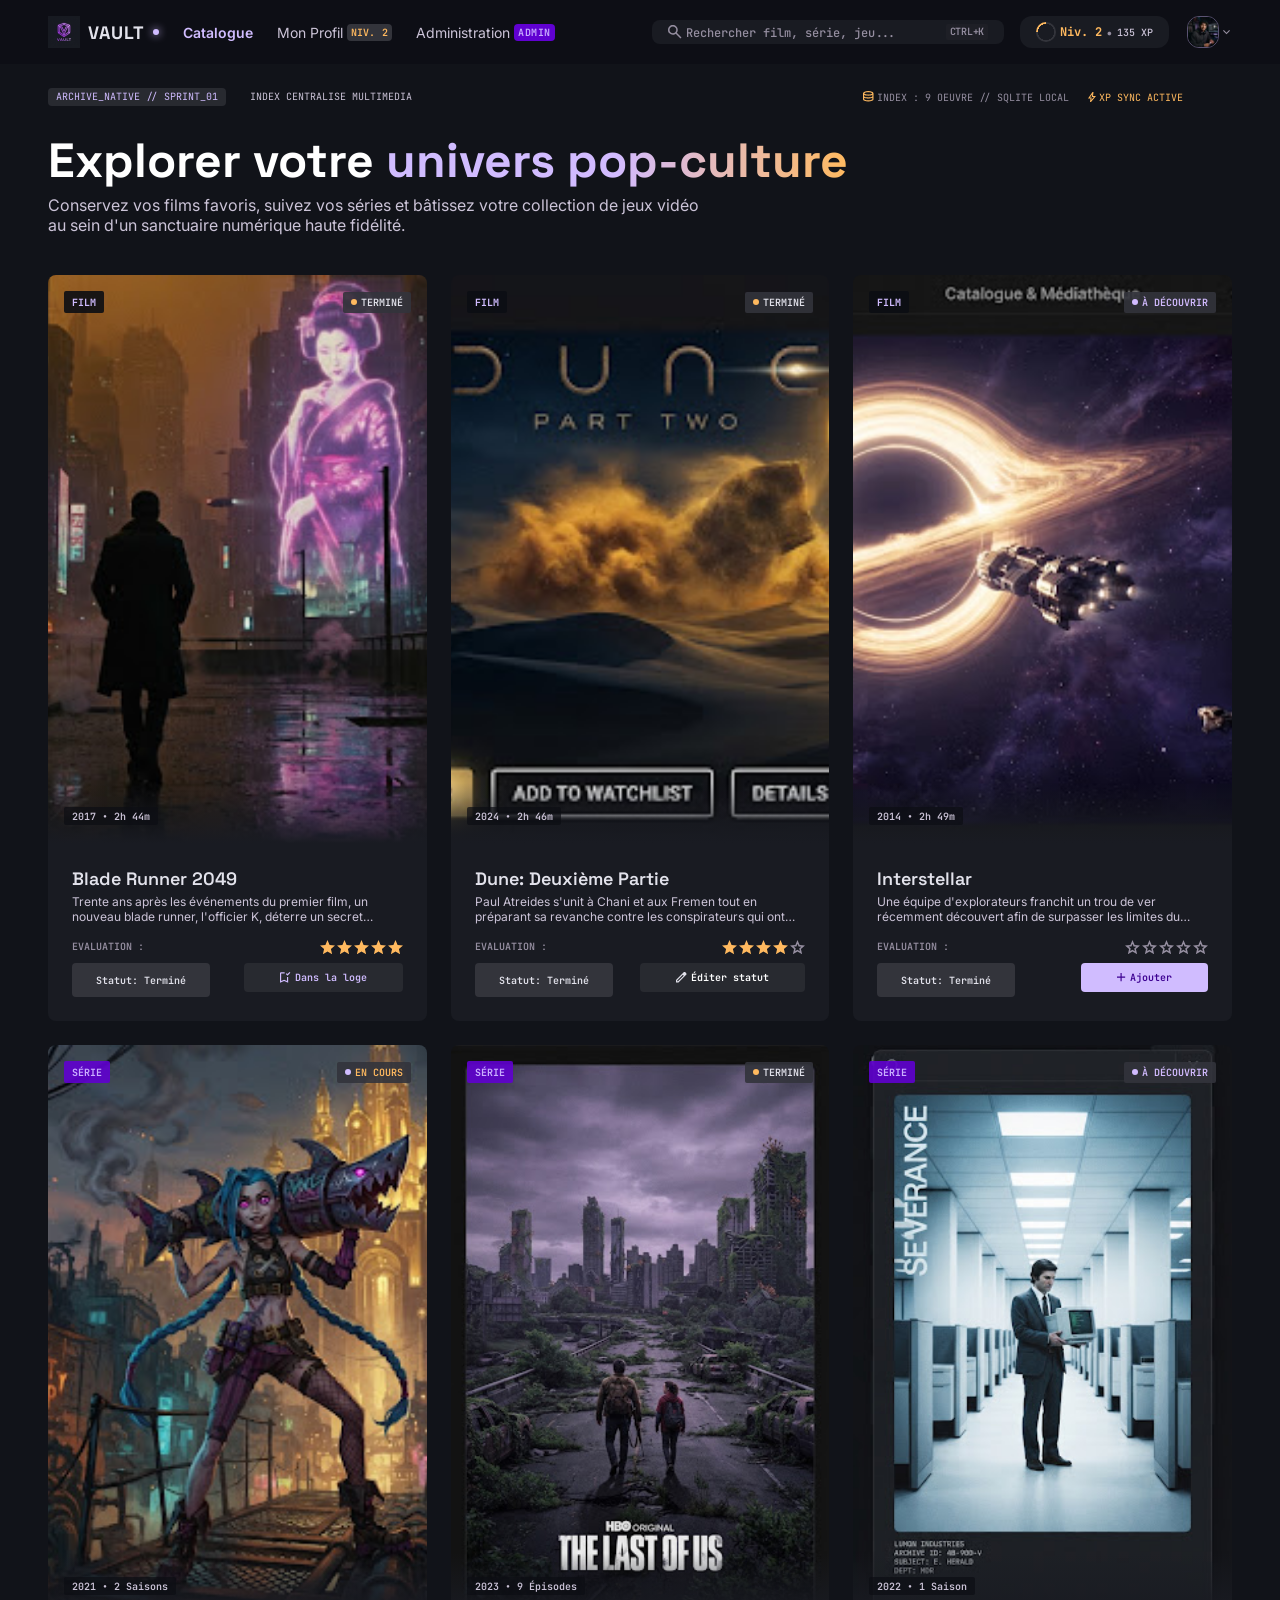
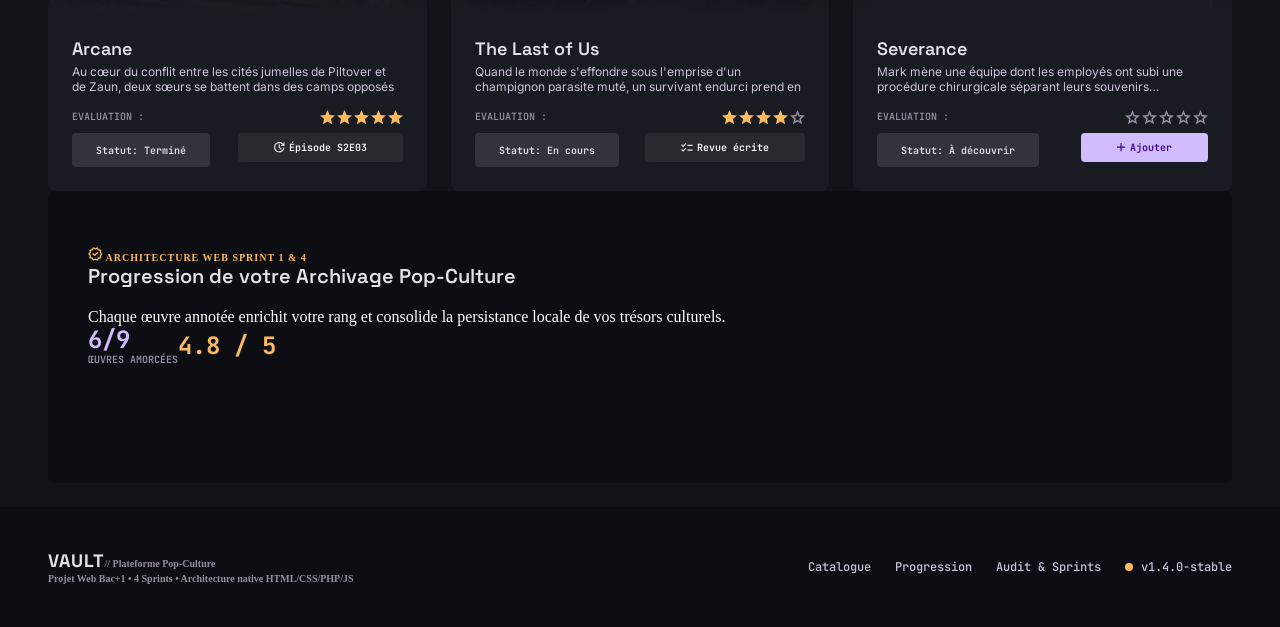
==== index.html @ 3783812c "merge feature/index-progress" ====
<!doctype html>
<html lang="fr">
<head>
    <meta charset="UTF-8">
    <meta name="viewport" content="width=device-width, initial-scale=1">
    <meta name="color-scheme" content="dark">
    <title>Vault - Accueil</title>
    <link rel="stylesheet" href="./assets/css/reset.css">
    <link rel="stylesheet" href="./assets/css/style.css">
    <link rel="stylesheet" href="./assets/css/components/header.css">
    <link rel="stylesheet" href="./assets/css/components/footer.css">
    <link rel="stylesheet" href="./assets/css/pages/index.css">
    <!-- Fonts  -->
    <link rel="preconnect" href="https://fonts.googleapis.com">
    <link rel="preconnect" href="https://fonts.gstatic.com" crossorigin>
    <link href="https://fonts.googleapis.com/css2?family=Inter:ital,opsz,wght@0,14..32,100..900;1,14..32,100..900&family=JetBrains+Mono:ital,wght@0,100..800;1,100..800&family=Space+Grotesk:wght@300..700&display=swap"
          rel="stylesheet">
</head>
<body>
<header>
    <div>
        <div class="main_logo_container">
            <a href="index.html" class="logo"><img src="./assets/images/icon-main.png" alt="Logo de Vault"></a>
            <h2><a href="index.html">VAULT</a></h2>
        </div>
        <nav>
            <a class="selected" href="index.html">Catalogue</a>
            <a href="profile.html">Mon Profil
                <span class="inline_level_indicator">NIV. 2</span>
            </a>
            <a href="admin.html">Administration
                <span class="inline_admin_indicator">ADMIN</span>
            </a>
        </nav>
    </div>
    <div class="right_container">
        <div class="search_bar">
            <img class="icon" src="./assets/images/magnifying-glass.svg" alt="icon de loupe">
            <input type="text" placeholder="Rechercher film, série, jeu...">
            <p class="keyboard_indicator">CTRL+K</p>
        </div>
        <div class="level_container">
            <div class="level_indicator"></div>
            <p class="level">Niv. 2</p>
            <p class="dot_separator">•</p>
            <p class="xp">135 XP</p>
        </div>
        <div class="account_menu">
            <img class="profile_picture" src="./assets/images/profil-picture.jpg" alt="Photo de profil">
            <img class="caret" src="./assets/images/arrow-down.svg" alt="Fleche vers le bas">
        </div>
    </div>
</header>
<main>
    <div class="hero-banner">
        <div class="sprint-bdd-info">
            <div class="number-index-div">
                <div class="sprint-number">
                    ARCHIVE_NATIVE // SPRINT_01
                </div>
                <div class="index">
                    INDEX CENTRALISE MULTIMEDIA
                </div>
            </div>

            <div class="bdd-xp-div">
                <div class="bdd-icon">
                    <img src="./assets/images/bdd-icon.svg" alt="icon">
                </div>
                <div class="bdd-info">
                    INDEX : 9 OEUVRE // SQLITE LOCAL
                </div>
                <div class="light-icon">
                    <img src="./assets/images/light_icon.svg" alt="icon">
                </div>
                <div class="xp-active">
                    XP SYNC ACTIVE
                </div>
            </div>
        </div>
        <h1> Explorer votre <span class="h1-color"> univers pop-culture </span></h1>

        <div class="banner-txt">
            <p>Conservez vos films favoris, suivez vos séries et bâtissez votre collection de jeux vidéo </br>
                au sein d'un sanctuaire numérique haute fidélité.</P>
        </div>


    </div>
    <section id="catalogue">
        <div class="card">
            <div class="header">
                <p class="tag movie">FILM</p>
                <div class="element_status finished">
                    <div class="dot"></div>
                    <p>TERMINÉ</p>
                </div>
            </div>
            <div class="overlay_container">
                <img class="cover" src="./assets/images/content/blade_runner_cover.jpg" alt="Image de couverture de">
            </div>
            <div class="footer">
                <p class="element_infos">
                    2017 • 2h 44m
                </p>
                <div class="information_container">
                    <h2>Blade Runner 2049</h2>
                    <p class="description">Trente ans après les événements du premier film, un nouveau blade runner, l'officier K, déterre un secret…</p>
                </div>
                <div class="status_container">
                    <div class="note">
                        <p>EVALUATION :</p>
                        <div class="star_container">
                            <img src="./assets/images/star.svg" alt="Etoile de notation 1/5">
                            <img src="./assets/images/star.svg" alt="Etoile de notation 2/5">
                            <img src="./assets/images/star.svg" alt="Etoile de notation 3/5">
                            <img src="./assets/images/star.svg" alt="Etoile de notation 4/5">
                            <img src="./assets/images/star.svg" alt="Etoile de notation 5/5">
                        </div>
                    </div>
                    <div class="status">
                        <p class="state">Statut: Terminé</p>
                        <div class="state_action">
                            <img src="./assets/images/mark_check.svg" alt="Icon de marque page">
                            <p class="purple">Dans la loge</p>
                        </div>
                    </div>
                </div>
            </div>
        </div>
        <div class="card">
            <div class="header">
                <p class="tag movie">FILM</p>
                <div class="element_status finished">
                    <div class="dot"></div>
                    <p>TERMINÉ</p>
                </div>
            </div>
            <div class="overlay_container">
                <img class="cover" src="./assets/images/content/dune_cover.jpg" alt="Image de couverture de dune">
            </div>
            <div class="footer">
                <p class="element_infos">
                    2024 • 2h 46m
                </p>
                <div class="information_container">
                    <h2>Dune: Deuxième Partie</h2>
                    <p class="description">Paul Atreides s'unit à Chani et aux Fremen tout en préparant sa revanche contre les conspirateurs qui ont…</p>
                </div>
                <div class="status_container">
                    <div class="note">
                        <p>EVALUATION :</p>
                        <div class="star_container">
                            <img src="./assets/images/star.svg" alt="Etoile de notation 1/5">
                            <img src="./assets/images/star.svg" alt="Etoile de notation 2/5">
                            <img src="./assets/images/star.svg" alt="Etoile de notation 3/5">
                            <img src="./assets/images/star.svg" alt="Etoile de notation 4/5">
                            <img src="./assets/images/star_empty.svg" alt="Etoile de notation 5/5">
                        </div>
                    </div>
                    <div class="status">
                        <p class="state">Statut: Terminé</p>
                        <div class="state_action">
                            <img src="./assets/images/pen.svg" alt="Icon de crayon">
                            <p>Éditer statut</p>
                        </div>
                    </div>
                </div>
            </div>
        </div>
        <div class="card">
            <div class="header">
                <p class="tag movie">FILM</p>
                <div class="element_status discover">
                    <div class="dot"></div>
                    <p>À DÉCOUVRIR</p>
                </div>
            </div>
            <div class="overlay_container">
                <img class="cover" src="./assets/images/content/interstellar_cover.jpg" alt="Image de couverture du film interstellar">
            </div>
            <div class="footer">
                <p class="element_infos">
                    2014 • 2h 49m
                </p>
                <div class="information_container">
                    <h2>Interstellar</h2>
                    <p class="description">Une équipe d'explorateurs franchit un trou de ver récemment découvert afin de surpasser les limites du…</p>
                </div>
                <div class="status_container">
                    <div class="note">
                        <p>EVALUATION :</p>
                        <div class="star_container">
                            <img src="./assets/images/star_empty.svg" alt="Etoile de notation 1/5">
                            <img src="./assets/images/star_empty.svg" alt="Etoile de notation 2/5">
                            <img src="./assets/images/star_empty.svg" alt="Etoile de notation 3/5">
                            <img src="./assets/images/star_empty.svg" alt="Etoile de notation 4/5">
                            <img src="./assets/images/star_empty.svg" alt="Etoile de notation 5/5">
                        </div>
                    </div>
                    <div class="status">
                        <p class="state">Statut: Terminé</p>
                        <div class="state_action to_add">
                            <img src="./assets/images/plus.svg" alt="Icon de plus">
                            <p>Ajouter</p>
                        </div>
                    </div>
                </div>
            </div>
        </div>

        <div class="card">
            <div class="header">
                <p class="tag serie">SÉRIE</p>
                <div class="element_status ongoing">
                    <div class="dot"></div>
                    <p>EN COURS</p>
                </div>
            </div>
            <div class="overlay_container">
                <img class="cover" src="./assets/images/content/arcane_cover.jpg" alt="Image de couverture de Arcane">
            </div>
            <div class="footer">
                <p class="element_infos">
                    2021 • 2 Saisons
                </p>
                <div class="information_container">
                    <h2>Arcane</h2>
                    <p class="description">Au cœur du conflit entre les cités jumelles de Piltover et de Zaun, deux sœurs se battent dans des camps opposés</p>
                </div>
                <div class="status_container">
                    <div class="note">
                        <p>EVALUATION :</p>
                        <div class="star_container">
                            <img src="./assets/images/star.svg" alt="Etoile de notation 1/5">
                            <img src="./assets/images/star.svg" alt="Etoile de notation 2/5">
                            <img src="./assets/images/star.svg" alt="Etoile de notation 3/5">
                            <img src="./assets/images/star.svg" alt="Etoile de notation 4/5">
                            <img src="./assets/images/star.svg" alt="Etoile de notation 5/5">
                        </div>
                    </div>
                    <div class="status">
                        <p class="state">Statut: Terminé</p>
                        <div class="state_action">
                            <img src="./assets/images/rewind.svg" alt="Icon de retours en arrière">
                            <p>Épisode S2E03</p>
                        </div>
                    </div>
                </div>
            </div>
        </div>
        <div class="card">
            <div class="header">
                <p class="tag serie">SÉRIE</p>
                <div class="element_status finished">
                    <div class="dot"></div>
                    <p>TERMINÉ</p>
                </div>
            </div>
            <div class="overlay_container">
                <img class="cover" src="./assets/images/content/the_last_of_us_cover.jpg" alt="Image de couverture de The last of us">
            </div>
            <div class="footer">
                <p class="element_infos">
                    2023 • 9 Épisodes
                </p>
                <div class="information_container">
                    <h2>The Last of Us</h2>
                    <p class="description">Quand le monde s'effondre sous l'emprise d'un champignon parasite muté, un survivant endurci prend en</p>
                </div>
                <div class="status_container">
                    <div class="note">
                        <p>EVALUATION :</p>
                        <div class="star_container">
                            <img src="./assets/images/star.svg" alt="Etoile de notation 1/5">
                            <img src="./assets/images/star.svg" alt="Etoile de notation 2/5">
                            <img src="./assets/images/star.svg" alt="Etoile de notation 3/5">
                            <img src="./assets/images/star.svg" alt="Etoile de notation 4/5">
                            <img src="./assets/images/star_empty.svg" alt="Etoile de notation 5/5">
                        </div>
                    </div>
                    <div class="status">
                        <p class="state">Statut: En cours</p>
                        <div class="state_action">
                            <img src="./assets/images/check_list.svg" alt="Icon de crayon">
                            <p>Revue écrite</p>
                        </div>
                    </div>
                </div>
            </div>
        </div>
        <div class="card">
            <div class="header">
                <p class="tag serie">SÉRIE</p>
                <div class="element_status discover">
                    <div class="dot"></div>
                    <p>À DÉCOUVRIR</p>
                </div>
            </div>
            <div class="overlay_container">
                <img class="cover" src="./assets/images/content/severance_cover.jpg" alt="Image de couverture de la série Severance">
            </div>
            <div class="footer">
                <p class="element_infos">
                    2022 • 1 Saison
                </p>
                <div class="information_container">
                    <h2>Severance</h2>
                    <p class="description">Mark mène une équipe dont les employés ont subi une procédure chirurgicale séparant leurs souvenirs…</p>
                </div>
                <div class="status_container">
                    <div class="note">
                        <p>EVALUATION :</p>
                        <div class="star_container">
                            <img src="./assets/images/star_empty.svg" alt="Etoile de notation 1/5">
                            <img src="./assets/images/star_empty.svg" alt="Etoile de notation 2/5">
                            <img src="./assets/images/star_empty.svg" alt="Etoile de notation 3/5">
                            <img src="./assets/images/star_empty.svg" alt="Etoile de notation 4/5">
                            <img src="./assets/images/star_empty.svg" alt="Etoile de notation 5/5">
                        </div>
                    </div>
                    <div class="status">
                        <p class="state">Statut: À découvrir</p>
                        <div class="state_action to_add">
                            <img src="./assets/images/plus.svg" alt="Icon de plus">
                            <p>Ajouter</p>
                        </div>
                    </div>
                </div>
            </div>
        </div>
    </section>
    <section>
    <div class="banner">

        <div>
            <p class="banner_texte">
            <img class="banner_icon" width="14.67px" height="14px" src="./assets/icon/Icon.svg" alt="Logo de Vault">    
            ARCHITECTURE WEB SPRINT 1 & 4

            </p>
            <p class="banner_texte1"> Progression de votre Archivage Pop-Culture

            </p>
            <p class="banner_texte2">
            <p>Chaque œuvre annotée enrichit votre rang et consolide la persistance locale de vos 
                trésors culturels.
            </p>

            
            <div class="banner_text6">
                <div>
                    <p class="banner_text3">6/9

                    </p>
                    <P class="banner_text4">
                        ŒUVRES AMORCÉES
                    </P>
                </div>
                <div>
                    <p class="banner_text5">4.8 / 5</p>
                </div>

            </div>

        </div>
        <div>

        </div>
    </div>
</section>
</main>
<footer class="footer">
    <div class="footer-div">
        <div class="footer-projet">
            <p><span class="vault-section">VAULT</span><span class="text-projet">// Plateforme Pop-Culture</span></p>
            <p class="text-projet">Projet Web Bac+1 • 4 Sprints • Architecture native HTML/CSS/PHP/JS</p>
        </div>
        <div class="footer-section">
            <p class="text-section">Catalogue</p>
            <p class="text-section">Progression</p>
            <p class="text-section">Audit & Sprints</p>
            <div class="text-section" style="display: flex; align-items: center; gap: 8px;">
                <p class="color-dot"></p>
                <span>v1.4.0-stable</span>
            </div>
        </div>

    </div>
</footer>
</body>
</html>
---- assets/css/style.css ----
body {
    background-color: #111319;
}

body > main {
    padding: 24px 48px;
}
---- assets/css/components/header.css ----
/** Global header layout */

body > header {
    display: flex;
    align-items: center;
    justify-content: space-between;
    padding: 0 48px;
    height: 64px;
    white-space: nowrap;
    gap: 24px;
    font-family: Inter, sans-serif;
    background-color: #0C0E14D9;
}

body > header > div {
    gap: 24px;
    display: flex;
    align-items: center;
}

body > header div.right_container {
    gap: 16px;
}

body > header a {
    text-decoration: none;
    color: inherit;
}

/** Logo container */

body > header .main_logo_container {
    display: flex;
    align-items: center;
    gap: 8px;
    font-family: "Space Grotesk", sans-serif;
}

body > header .main_logo_container::after {
    content: "";
    display: block;
    width: 6px;
    height: 6px;
    background-color: #D0BCFF;
    border-radius: 50%;
    box-shadow: 0 0 8px 0 #D0BCFF;

}

body > header .main_logo_container .logo {
    height: 32px;
}

body > header .main_logo_container .logo img {
    height: 100%;
}

body > header .main_logo_container h2 {
    font-weight: 700;
    font-size: 18px;
    letter-spacing: 0.9px;
    color: #E2E2EB;
}

/** Navigation menu */

body > header nav {
    display: flex;
    align-items: baseline;
    gap: 24px;
}

body > header nav a {
    color: #CBC3D7;
    font-size: 14px;
    font-weight: 400;
    display: flex;
    align-items: center;
    gap: 4px;
}

body > header nav a.selected {
    color: #D0BCFF;
    font-weight: 600;
}

body > header nav a .inline_level_indicator {
    background-color: #33343B;
    padding: 2px 4px;
    border-radius: 4px;
    font-size: 10px;
    font-weight: 600;
    letter-spacing: 0.25px;
    color: #FFB95F;
    font-family: "JetBrains Mono", sans-serif;
}

body > header nav a .inline_admin_indicator {
    background-color: #6001D1;
    padding: 2px 4px;
    border-radius: 4px;
    font-size: 10px;
    font-weight: 600;
    letter-spacing: 0.5px;
    color: #C9AEFF;
    font-family: "JetBrains Mono", sans-serif;
}

/** Search bar */

body > header .search_bar {
    display: flex;
    align-items: center;
    background-color: #191B22;
    gap: 4px;
    padding: 4px 16px;
    border-radius: 8px;
}

body > header .search_bar input {
    min-width: 256px;
    background-color: transparent;
    border: none;
    padding: 0;
}

body > header .search_bar .icon {
    height: 13.5px;
}

body > header .search_bar .keyboard_indicator {
    padding: 2px 4px;
    background-color: #1E1F26;
    border-radius: 2px;
    font-weight: 600;
    font-size: 10px;
    color: #958EA0;
    letter-spacing: -0.25px;
    line-height: 12px;
    font-family: "JetBrains Mono", sans-serif;
}

body > header .search_bar input::placeholder {
    font-size: 12px;
    font-weight: 500;
    vertical-align: middle;
    color: #958EA0;
    font-family: "JetBrains Mono", sans-serif;
}

/** Level container */

body > header .level_container {
    display: flex;
    align-items: center;
    padding: 6px 16px;
    background-color: #191B22;
    border-radius: 12px;
    gap: 4px;
    font-size: 12px;
    font-weight: 700;
    font-family: "JetBrains Mono", sans-serif;
}

body > header .level_container .level_indicator {
    height: 20px;
    width: 20px;
    border-radius: 50%;
    /** Radial progress copied from https://nikitahl.com/circle-progress-bar-css */
    background: radial-gradient(closest-side, #191B22 79%, transparent 80% 100%),
    conic-gradient(#33343B calc(100% - 25%), #FFB95F 0);
    /* ---------------------------------| Place here the percentage of completion*/
}

body > header .level_container .level {
    color: #FFB95F;
}

body > header .level_container .dot_separator {
    font-weight: 400;
    font-family: Inter, sans-serif;
    color: #958EA0;
}

body > header .level_container .xp {
    font-size: 10px;
    font-weight: 500;
    color: #CBC3D7;
}

/** Account menu */

body > header .account_menu {
    display: flex;
    align-items: center;
    gap: 4px;
    padding: 2px;
}

body > header .account_menu .profile_picture {
    height: 32px;
    border-radius: 12px;
    border: 1px solid #D0BCFF66;
}

body > header .account_menu .caret {
    width: 7px;
}

@media screen and (max-width: 1170px) {
    body > header .level_container {
        display: none;
    }
}

@media screen and (max-width: 1000px) {
    body > header .search_bar {
        display: none;
    }
}

@media screen and (max-width: 640px) {
    body > header nav a .inline_level_indicator,
    body > header nav a .inline_admin_indicator {
        display: none;
    }

    body > header {
        padding: 0 15px;
    }
}

@media screen and (max-width: 530px) {
    body > header nav a:not(.selected) {
        display: none;
    }
}
---- assets/css/components/footer.css ----
.footer{
    background-color:#0C0E14 ;
    /* height: 120px;   */
    padding-top: 40px;
    padding-bottom: 40px;
}
.footer-div{
    display: flex;
    justify-content: space-between;
    align-items: center;
    padding-right: 48px;
    padding-left: 48px;
    height: 40px;
}
.footer-section{
    display: flex;
    justify-content: space-between;
    align-items: center;
    gap: 24px;
    height: 20px;
}

.text-section {
    font-weight: 500;
    font-family: 'JetBrains Mono';
    font-size: 12px;
    font-style: medium;
    line-height: 16px;
    color: #CBC3D7;
}

.text-projet {
    color: #958EA0;
    font-weight: 600;
    font-style: bold;
    font-size: 10px;
    line-height: 12px;
}

.vault-section {
    font-family: 'space grotesk';
    color: #E2E2EB;
    font-weight: 700;
    font-style: bold;
    font-size: 18px;
    line-height: 24px;
    letter-spacing: 0.9px;
    text-transform: uppercase;
}
.color-dot {
    height: 8px;
    width: 8px;
    background-color: #FFB95F;
    border-radius: 50%;
}
---- assets/css/pages/index.css ----
/** Section hero banner*/

.hero-banner{
    margin-bottom: 40px;

}

.sprint-bdd-info{
    display: flex;
    width: 100%;
}

.number-index-div{
    display: flex;
    gap: 16px;
}

.sprint-number{
    padding: 2px  8px;
    background: #282A30;
    border-radius: 4px;
    color: #D0BCFF;
    font-family: "JetBrains Mono", sans-serif;
    font-size: 10px;
}
.index{
    padding: 2px  8px;
    color: #CBC3D7;
    font-family: "JetBrains Mono", sans-serif;
    font-size: 10px;
}

.bdd-xp-div{
    display: flex;
    justify-content: space-between;
    gap: 3px;
    align-items: center;

}
.bdd-icon{
    margin-left: 443px ;
}

.bdd-info {
    display: flex;
    color: #958EA0;
    font-family: "JetBrains Mono", sans-serif;
    font-size: 10px;
    margin-right: 16px;
}



.xp-active{
    display: flex;
    gap: 1px;
    font-family: "JetBrains Mono", sans-serif;
    font-size: 10px;
    color: #FFB95F;

}
h1{
    margin-top: 24px;
    font-family: "Space Grotesk", sans-serif;
    font-size: 48px;

}
.h1-color{
    color: transparent;
    background-clip: text;
    background-image: linear-gradient(90deg, #D0BCFF 0%, #D2BBFF 50%, #FFB95F 100%);
}

.banner-txt {
    margin-top: 4px;
    font-family: Inter, serif;
    font-size: 16px;
    color: #CBC3D7;
}


/** Section Catalogue */

body main section#catalogue {
    width: 100%;
    display: grid;
    grid-template-columns: repeat(3, 1fr);
    gap: 24px;
}

body main section#catalogue .card {
    min-width: 30%;
    max-width: 500px;
    border-radius: 8px;
    overflow: hidden;
    position: relative;
}

body main section#catalogue .card .header {
    position: absolute;
    width: 100%;
    display: flex;
    align-items: center;
    justify-content: space-between;
    padding: 16px;
    z-index: 1;
}

body main section#catalogue .card .header .tag {
    font-family: "JetBrains Mono", sans-serif;
    font-weight: 700;
    font-size: 10px;

    padding: 4.5px 8px;
    border-radius: 2px;
}

body main section#catalogue .card .header .tag.movie {
    color: #D0BCFF;
    background-color: #0C0E14E5;
}

body main section#catalogue .card .header .tag.serie {
    color: #C9AEFF;
    background-color: #6001D1E5;
}


body main section#catalogue .card .header .tag.game {
    color: #3E2400;
    background-color: #CA8100E5;
}


body main section#catalogue .card .header .element_status {
    background-color: #33343BE5;
    display: flex;
    align-items: center;
    gap: 4px;
    padding: 4px 8px;
    border-radius: 2px;

    font-family: "JetBrains Mono", sans-serif;
    font-weight: 600;
    font-size: 10px;

}

body main section#catalogue .card .header .element_status .dot {
    width: 6px;
    height: 6px;
    border-radius: 50%;
}

body main section#catalogue .card .header .element_status.finished {
    color: #E2E2EB;
}

body main section#catalogue .card .header .element_status.finished .dot {
    background-color: #FFB95F;
}


body main section#catalogue .card .header .element_status.discover {
    color: #D2BBFF;
    background-color: #33343BE5;
}

body main section#catalogue .card .header .element_status.discover .dot {
    background-color: #D2BBFF;
}

body main section#catalogue .card .header .element_status.ongoing {
    color: #FFB95F;
    background-color: #33343BE5;
}

body main section#catalogue .card .header .element_status.ongoing .dot {
    background-color: #D0BCFF;
}

body main section#catalogue .card .overlay_container {
    position: relative;
}

body main section#catalogue .card .overlay_container .cover {
    height: 568px;
    width: 100%;
    object-fit: cover;

    /**
    Source - https://stackoverflow.com/a/10844318
    Posted by Brilliand
    Retrieved 2026-10-09, License - CC BY-SA 3.0
    Fixed strange issue with image not aligned.
    */
    vertical-align: middle;
}

body main section#catalogue .card .overlay_container::after {
    content: "";
    display: block;
    position: absolute;
    left: 0;
    bottom: 0;
    width: 100%;
    height: 60px;
    background: linear-gradient(#191B2200, #191B22);
}

body main section#catalogue .card .footer {
    background-color: #191B22;
    padding: 24px;
    display: flex;
    flex-flow: column;
    gap: 16px;
    position: relative;
}

body main section#catalogue .card .footer .element_infos {
    position: absolute;
    top: -36px;
    left: 16px;
    background-color: #0C0E14B2;
    padding: 2.5px 8px;
    border-radius: 2px;
    box-sizing: border-box;

    font-family: "JetBrains Mono", sans-serif;
    font-weight: 600;
    font-size: 10px;
    color: #CBC3D7;
}


body main section#catalogue .card .footer h2 {
    font-family: "Space Grotesk", sans-serif;
    font-weight: 600;
    font-size: 18px;
    color: #E2E2EB;
}

body main section#catalogue .card .footer .description {
    font-family: "Inter", sans-serif;
    font-weight: 400;
    font-size: 12px;
    color: #CBC3D7;
}

body main section#catalogue .card .footer .information_container {
    display: flex;
    flex-flow: column;
    gap: 4px;
}

body main section#catalogue .card .footer .status_container {
    display: flex;
    flex-flow: column;
    gap: 8px;
}

body main section#catalogue .card .footer .status_container > div {
    display: flex;
    justify-content: space-between;
    align-items: flex-start;
}

body main section#catalogue .card .footer .status_container .note {
    font-family: "JetBrains Mono", sans-serif;
    font-weight: 600;
    font-size: 10px;
    color: #958EA0;
}

body main section#catalogue .card .footer .status_container .note .star_container {
    display: flex;
    align-items: center;
    gap: 2px;
}

body main section#catalogue .card .footer .status_container .status .state {
    font-family: "JetBrains Mono", sans-serif;
    font-weight: 600;
    font-size: 10px;
    color: #E2E2EB;
    padding: 10.5px 24px;
    background-color: #33343B;
    border-radius: 4px;
}

body main section#catalogue .card .footer .status_container .status .state_action {
    background-color: #282A30;
    font-family: "JetBrains Mono", sans-serif;
    font-weight: 600;
    font-size: 10px;

    display: flex;
    align-items: center;
    padding: 8px 36px;
    border-radius: 4px;
    gap: 4px;
    cursor: pointer;
    transition: filter 0.2s ease;
}

body main section#catalogue .card .footer .status_container .status .state_action:hover {
    filter: brightness(1.3);
}

body main section#catalogue .card .footer .status_container .status .state_action.to_add {
    background-color: #D0BCFF;
    color: #3C0091;
}

body main section#catalogue .card .footer .status_container .status .state_action .purple {
    color: #D0BCFF;
}
.banner {
    padding: 56px 40px 40px 40px;
    height: 292px;
    border-radius: 8px;
    display: flex;
    justify-content: space-between;
    background-color: #0C0E14;
}
.banner_texte{
    line-height: 12px;
     letter-spacing: 1px;
     font-weight: 600;
     font-size: 10px;
     font-style: bold;
     color: #FFB95F;

}
.banner_texte1{
    line-height: 24px;
     font-weight: 600;
     font-size: 20px;
     font-style: bold;
     font-family:space grotesk;
     width: 464px;
     height: 24px;
     color: #E2E2EB;
     letter-spacing: 0px;
     vertical-align: middle;


}  
 .banner_texte2{
    line-height: 20px;
     font-weight: 400;
     font-size: 14px;
     font-style: regular;
     font-family:space grotesk;
     width: 464.23px;
     height: 20px;
     color: #CBC3D7;
     letter-spacing: 0px;
     vertical-align: middle;
    }   
    
.banner_text6{
    display: flex;
    align-items: center;

}
    
    .banner_text3{
width: 72px;
height: 28px;
font-family: 'jetbrains mono';
font-weight: 700;
font-style: bold;
font-size: 24px;
line-height: 28px;
letter-spacing: 0px;
vertical-align: middle;
color: #D0BCFF;

}
.banner_text4{
    font-family: 'jetbrains mono';
    color: #958EA0;
    font-weight: 600;
    text-transform: uppercase;
    font-style: bold;
    font-size: 10px;
    line-height: 12px;
    display: flex;
    align-items: center;

}
.banner_text5{
    color:#FFB95F;
    width: 100.81px; 
    height: 28px;
    font-family: 'jetbrains mono';
    font-weight: 700;
    font-style: bold;
    font-size: 24px;
    line-height: 28px;
    letter-spacing: 0px;
    vertical-align: middle;
    

}
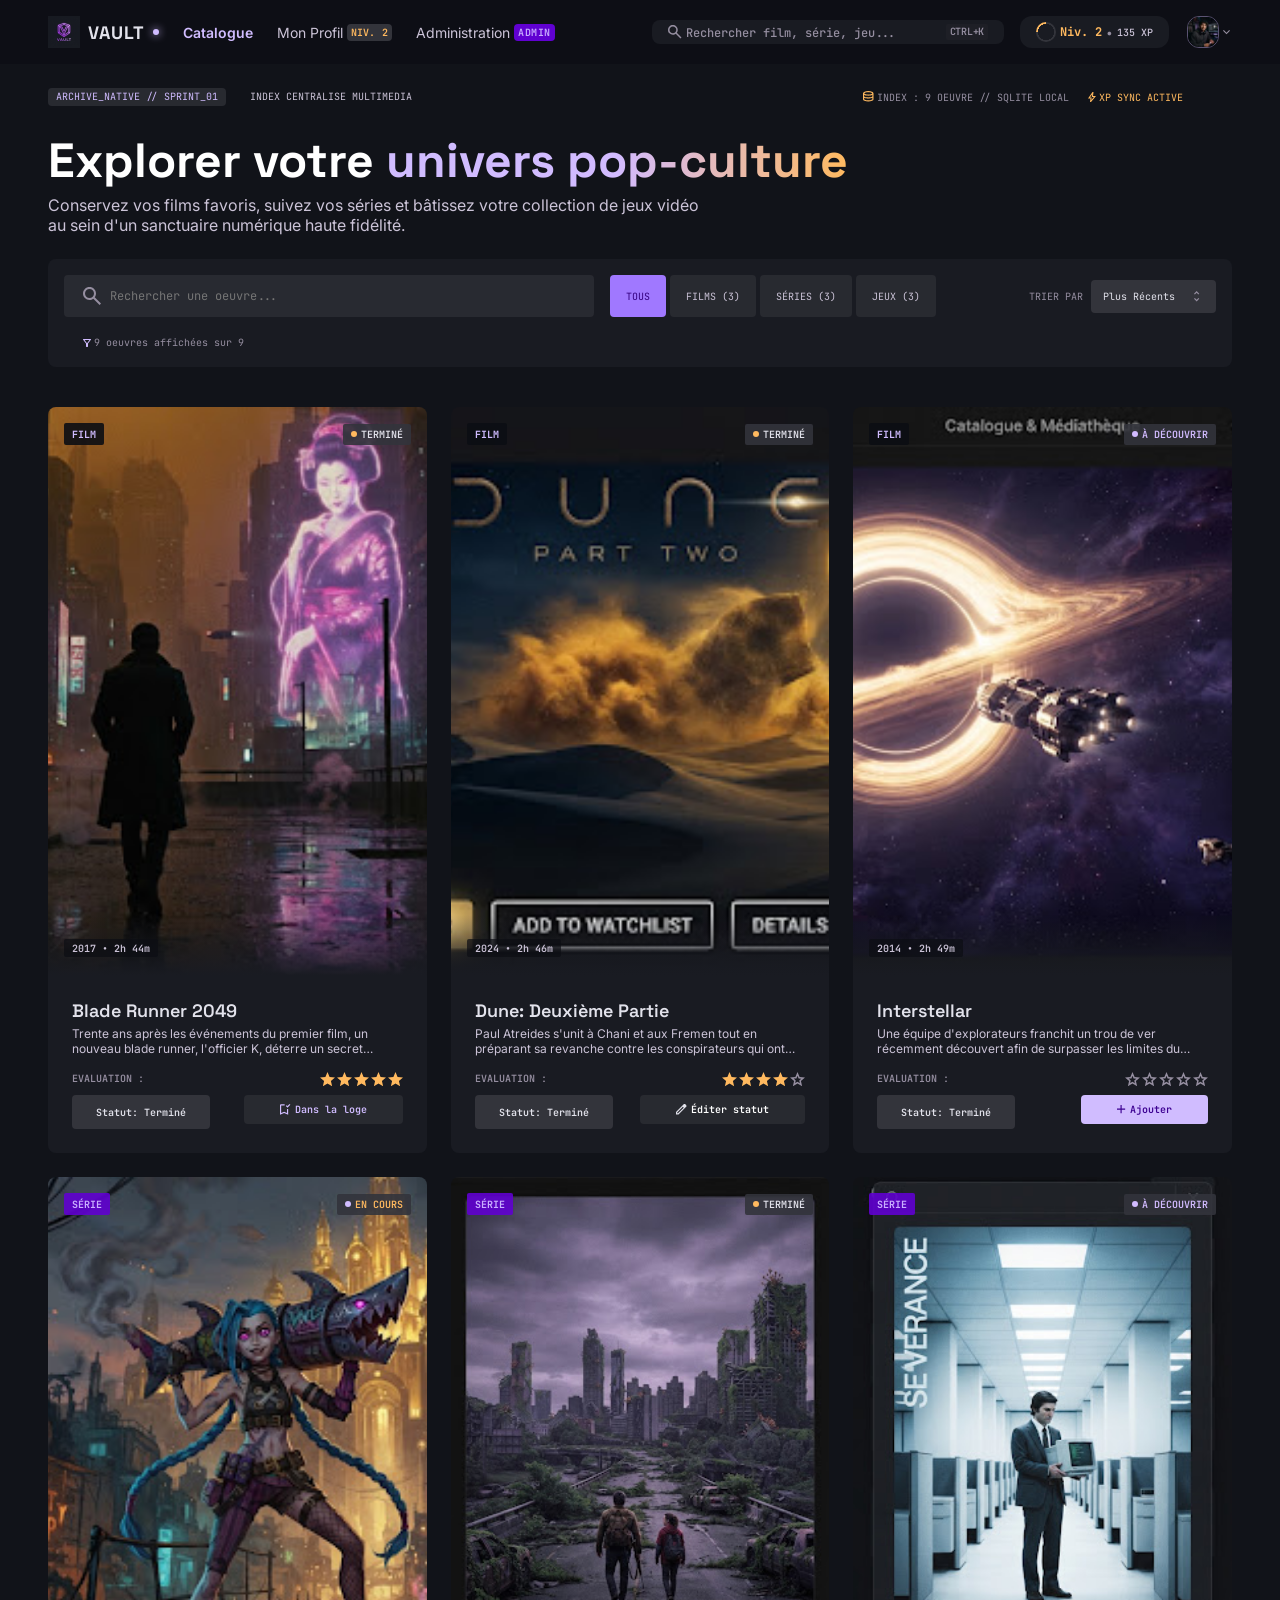
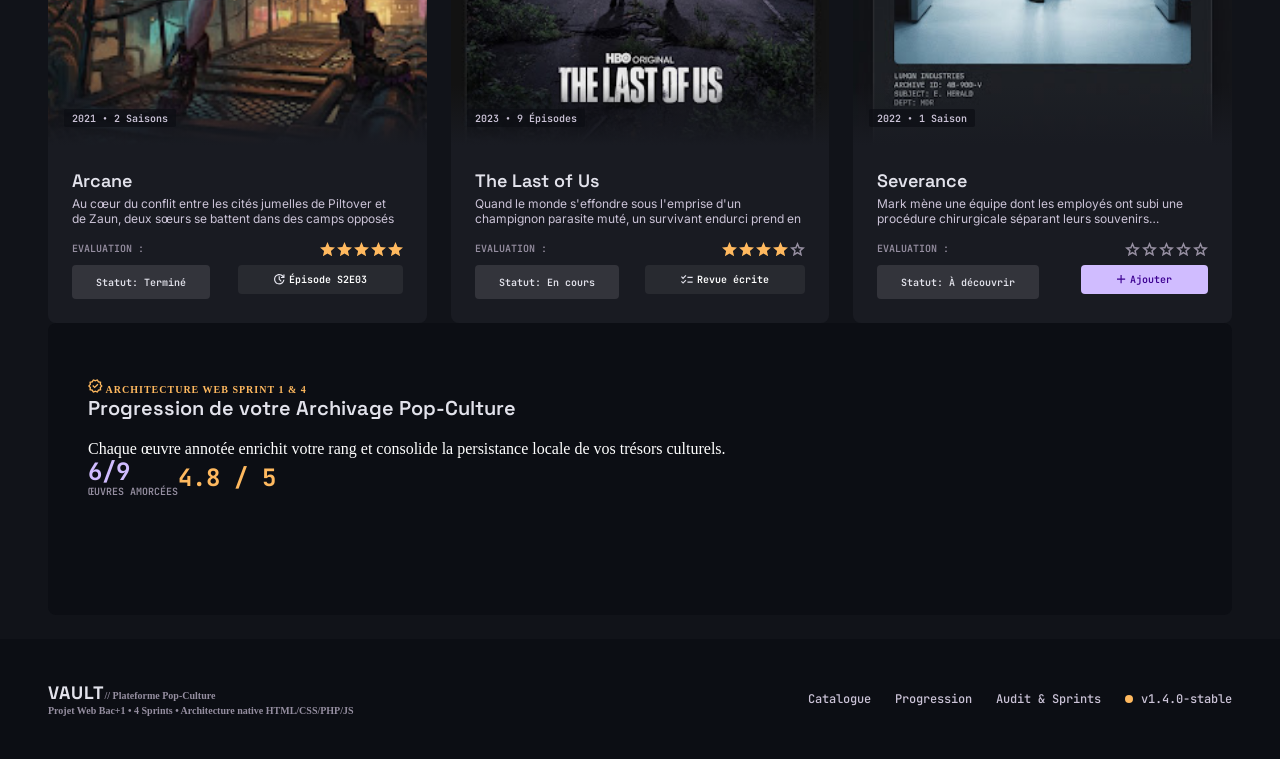
==== commit c7d268dd: "adding the filter bar" ====
--- a/index.html
+++ b/index.html
@@ -81,8 +81,52 @@
         <h1> Explorer votre <span class="h1-color"> univers pop-culture </span></h1>
 
         <div class="banner-txt">
-            <p>Conservez vos films favoris, suivez vos séries et bâtissez votre collection de jeux vidéo </br>
-                au sein d'un sanctuaire numérique haute fidélité.</P>
+            <p>Conservez vos films favoris, suivez vos séries et bâtissez votre collection de jeux vidéo <br/>
+                au sein d'un sanctuaire numérique haute fidélité.</p>
+        </div>
+
+        <div class="div-filter">
+            <div class ="filter-bar">
+                <div class = "div-search-bar">
+                    <img class="icon-glass" src="./assets/images/icon_glass.svg" alt="icon de loupe">
+                    <input class="search-bar2" type="text" placeholder="Rechercher une oeuvre...">
+                </div>
+                <div class ="div-nav-button">
+
+                    <div class ="nav-button1">
+                        TOUS
+                    </div>
+                    <div class ="nav-button2">
+                        FILMS (3)
+                    </div>
+                    <div class ="nav-button2">
+                        SÉRIES (3)
+                    </div>
+                    <div class ="nav-button2">
+                        JEUX (3)
+                    </div>
+                </div>
+                <div class = "div-dynamic-filter">
+                    <div class="info-trie">
+                        TRIER PAR
+                    </div>
+                    <div class="dynamic-filter">
+                        <p class="type-trie"> Plus Récents </p>
+                        <img class="drop-down-arrow" src="./assets/images/drop_down_arrow_icon.svg" alt="icon">
+
+                    </div>
+                </div>
+            </div>
+            <div class="div-nb-media">
+                <div class="funnel-icon">
+                    <img class="drop-down-arrow" src="./assets/images/funnel_icon.svg" alt="icon">
+                </div>
+                <div class ="nb-media">
+                        9 oeuvres affichées sur 9
+                </div>
+            </div>
+
+
         </div>
 
 
--- a/assets/css/pages/index.css
+++ b/assets/css/pages/index.css
@@ -78,7 +78,112 @@
     color: #CBC3D7;
 }
 
-
+.div-filter{
+    margin-top: 24px;
+    background: #191B22;
+    border-radius: 8px;
+    margin-bottom: 24px;
+    padding: 16px 16px;
+}
+
+.filter-bar{
+    display: flex;
+    gap: 16px;
+}
+
+.div-search-bar{
+    display: flex;
+    background: #33343B99;
+    border-radius: 4px;
+    align-items: center;
+    padding: 12px 16px 12px 19px;
+
+}
+
+.icon-glass{
+
+}
+.search-bar2{
+    color: #958EA0;
+    font-family: "JetBrains Mono", sans-serif;
+    font-size: 12px;
+    width: 470px;
+    margin-left: 7px;
+    background: transparent;
+    border: none;
+    outline: none;
+}
+
+.div-nav-button{
+    display: flex;
+    gap: 4px
+}
+.nav-button1{
+    display: flex;
+    align-items: center;
+    padding-left: 16px;
+    padding-right: 16px;
+    border-radius: 4px;
+    background: #A078FF;
+    color:  #340080;
+    font-size: 10px;
+    font-family: "JetBrains Mono", sans-serif;
+;
+}
+.nav-button2{
+    padding-left: 16px;
+    padding-right: 16px;
+    display: flex;
+    align-items: center;
+    border-radius: 4px;
+    background: #282A30;
+    color: #CBC3D7;
+    font-size: 10px;
+    font-family: "JetBrains Mono", sans-serif;
+}
+
+.div-dynamic-filter{
+    display: flex;
+    align-items: center;
+    margin-left: auto;
+}
+.info-trie{
+    color: #958EA0;
+    font-size: 10px;
+    font-family: "JetBrains Mono", sans-serif;
+    margin-left: 42px;
+    margin-right: 8px;
+}
+
+.dynamic-filter{
+    display: flex;
+    align-items: center;
+    background: #33343B;
+    border-radius: 4px;
+    padding: 10px 16px 10px 11.56px;
+}
+.type-trie {
+    color: #E2E2EB;
+    font-size: 10px;
+    font-family: "JetBrains Mono", sans-serif;}
+
+.drop-down-arrow{
+    margin-left: 19px;
+}
+.div-nb-media{
+    margin-top: 16px;
+    display: flex;
+    align-items: center;
+}
+
+.funnel-icon{
+ margin-right: 2px;
+}
+.nb-media{
+    color: #958EA0;
+    font-size: 10px;
+    font-family: "JetBrains Mono", sans-serif;
+}
 /** Section Catalogue */
 
 body main section#catalogue {
@@ -314,6 +419,18 @@
 
 body main section#catalogue .card .footer .status_container .status .state_action .purple {
     color: #D0BCFF;
+}
+
+@media screen and (max-width: 1000px) {
+    body main section#catalogue {
+        grid-template-columns: repeat(2, 1fr);
+    }
+}
+
+@media screen and (max-width: 600px) {
+    body main section#catalogue {
+        grid-template-columns: 1fr;
+    }
 }
 .banner {
     padding: 56px 40px 40px 40px;
@@ -345,7 +462,7 @@
      vertical-align: middle;
 
 
-}  
+}
  .banner_texte2{
     line-height: 20px;
      font-weight: 400;
@@ -357,14 +474,14 @@
      color: #CBC3D7;
      letter-spacing: 0px;
      vertical-align: middle;
-    }   
-    
+    }
+
 .banner_text6{
     display: flex;
     align-items: center;
 
 }
-    
+
     .banner_text3{
 width: 72px;
 height: 28px;
@@ -392,7 +509,7 @@
 }
 .banner_text5{
     color:#FFB95F;
-    width: 100.81px; 
+    width: 100.81px;
     height: 28px;
     font-family: 'jetbrains mono';
     font-weight: 700;
@@ -401,7 +518,6 @@
     line-height: 28px;
     letter-spacing: 0px;
     vertical-align: middle;
-    
-
-}
-
+
+
+}
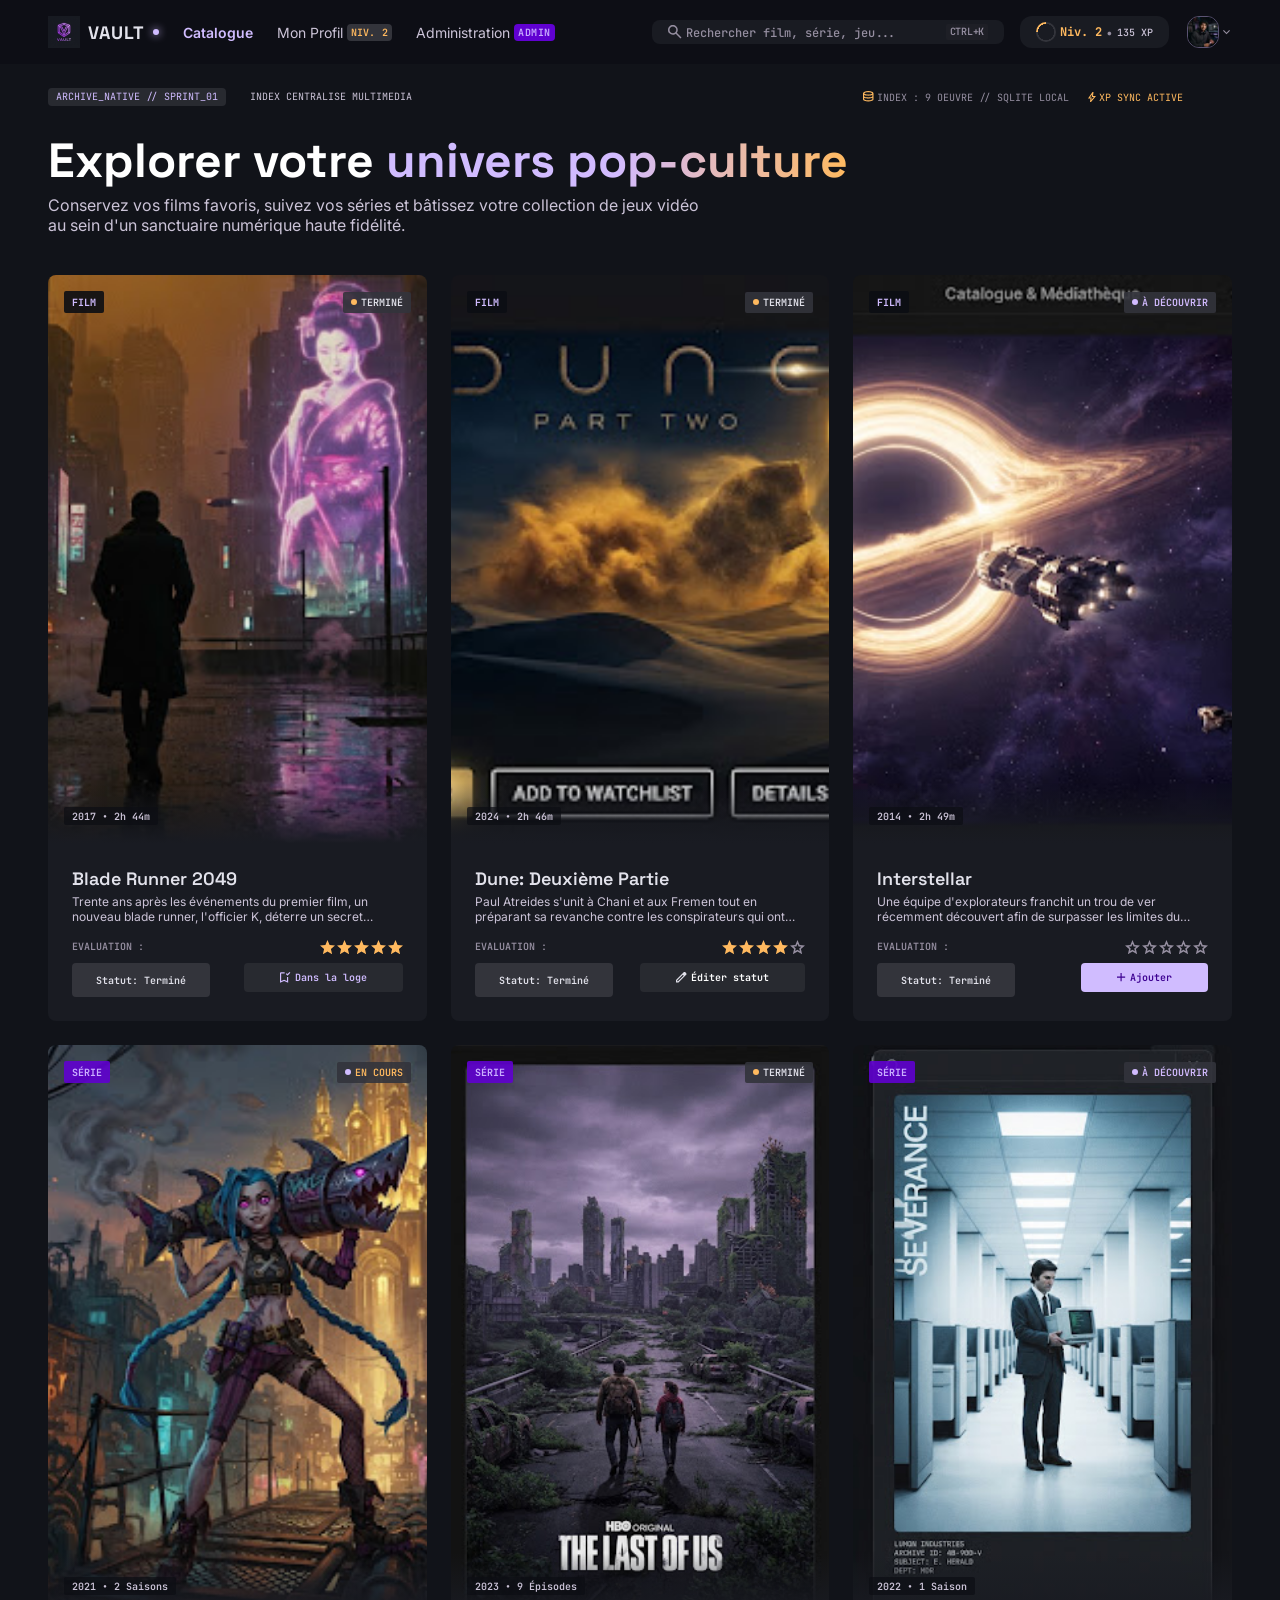
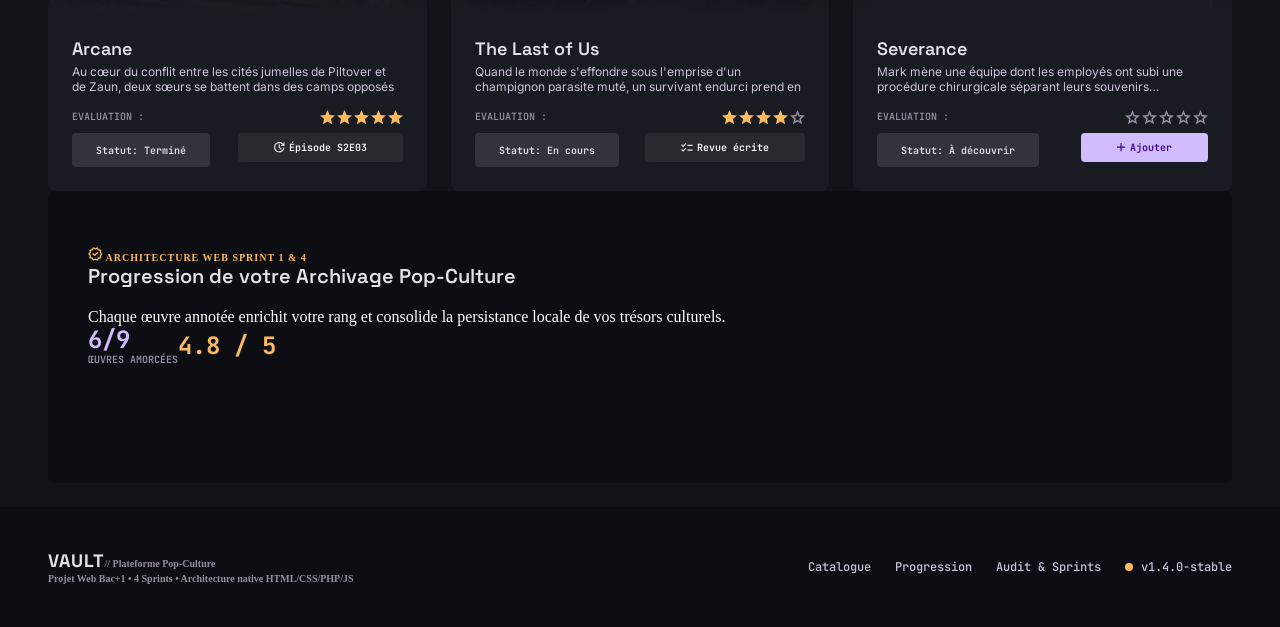
==== commit ea34a56f: "Merge branch 'master' of https://github.com/maelbouchenoua-wq/vault" ====
--- a/index.html
+++ b/index.html
@@ -85,50 +85,6 @@
                 au sein d'un sanctuaire numérique haute fidélité.</p>
         </div>
 
-        <div class="div-filter">
-            <div class ="filter-bar">
-                <div class = "div-search-bar">
-                    <img class="icon-glass" src="./assets/images/icon_glass.svg" alt="icon de loupe">
-                    <input class="search-bar2" type="text" placeholder="Rechercher une oeuvre...">
-                </div>
-                <div class ="div-nav-button">
-
-                    <div class ="nav-button1">
-                        TOUS
-                    </div>
-                    <div class ="nav-button2">
-                        FILMS (3)
-                    </div>
-                    <div class ="nav-button2">
-                        SÉRIES (3)
-                    </div>
-                    <div class ="nav-button2">
-                        JEUX (3)
-                    </div>
-                </div>
-                <div class = "div-dynamic-filter">
-                    <div class="info-trie">
-                        TRIER PAR
-                    </div>
-                    <div class="dynamic-filter">
-                        <p class="type-trie"> Plus Récents </p>
-                        <img class="drop-down-arrow" src="./assets/images/drop_down_arrow_icon.svg" alt="icon">
-
-                    </div>
-                </div>
-            </div>
-            <div class="div-nb-media">
-                <div class="funnel-icon">
-                    <img class="drop-down-arrow" src="./assets/images/funnel_icon.svg" alt="icon">
-                </div>
-                <div class ="nb-media">
-                        9 oeuvres affichées sur 9
-                </div>
-            </div>
-
-
-        </div>
-
 
     </div>
     <section id="catalogue">
@@ -181,7 +137,7 @@
                 </div>
             </div>
             <div class="overlay_container">
-                <img class="cover" src="./assets/images/content/dune_cover.jpg" alt="Image de couverture de dune">
+                <img class="cover" src="assets/images/content/dune_2_cover.jpg" alt="Image de couverture de dune">
             </div>
             <div class="footer">
                 <p class="element_infos">
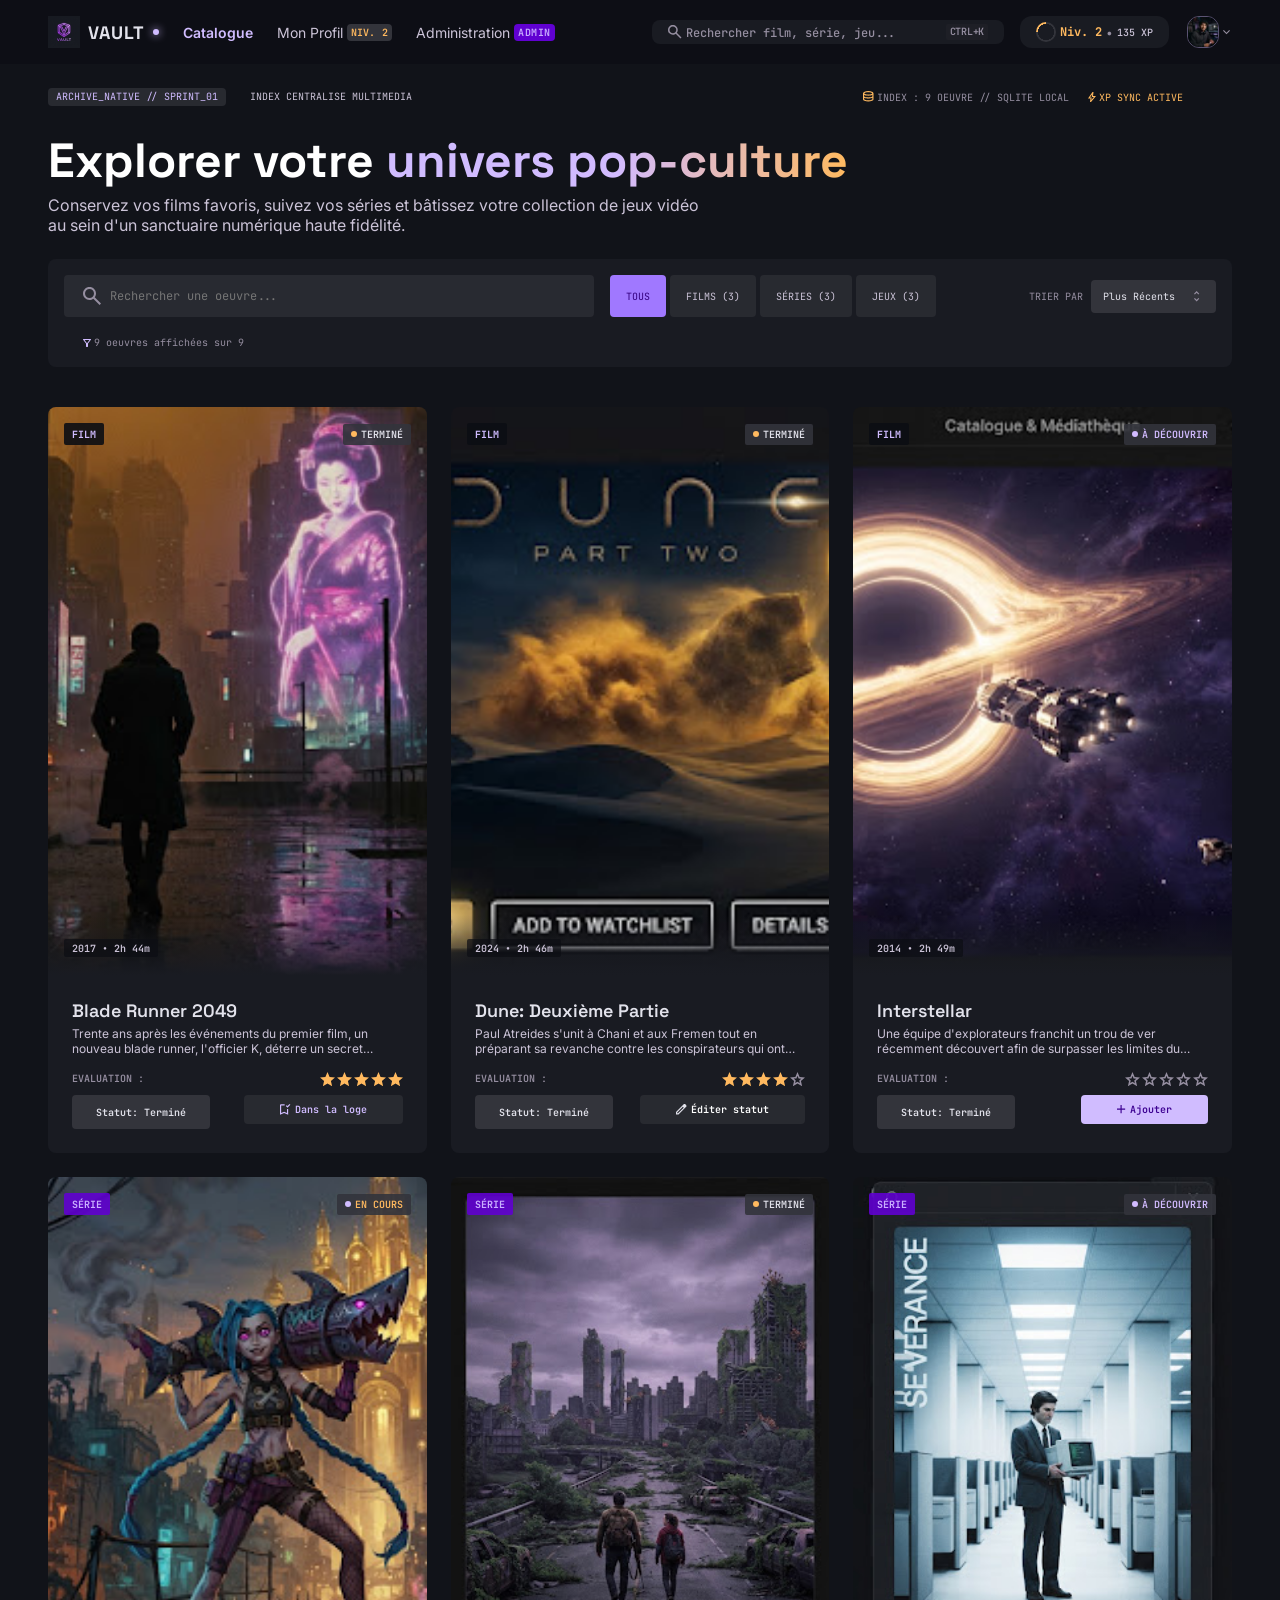
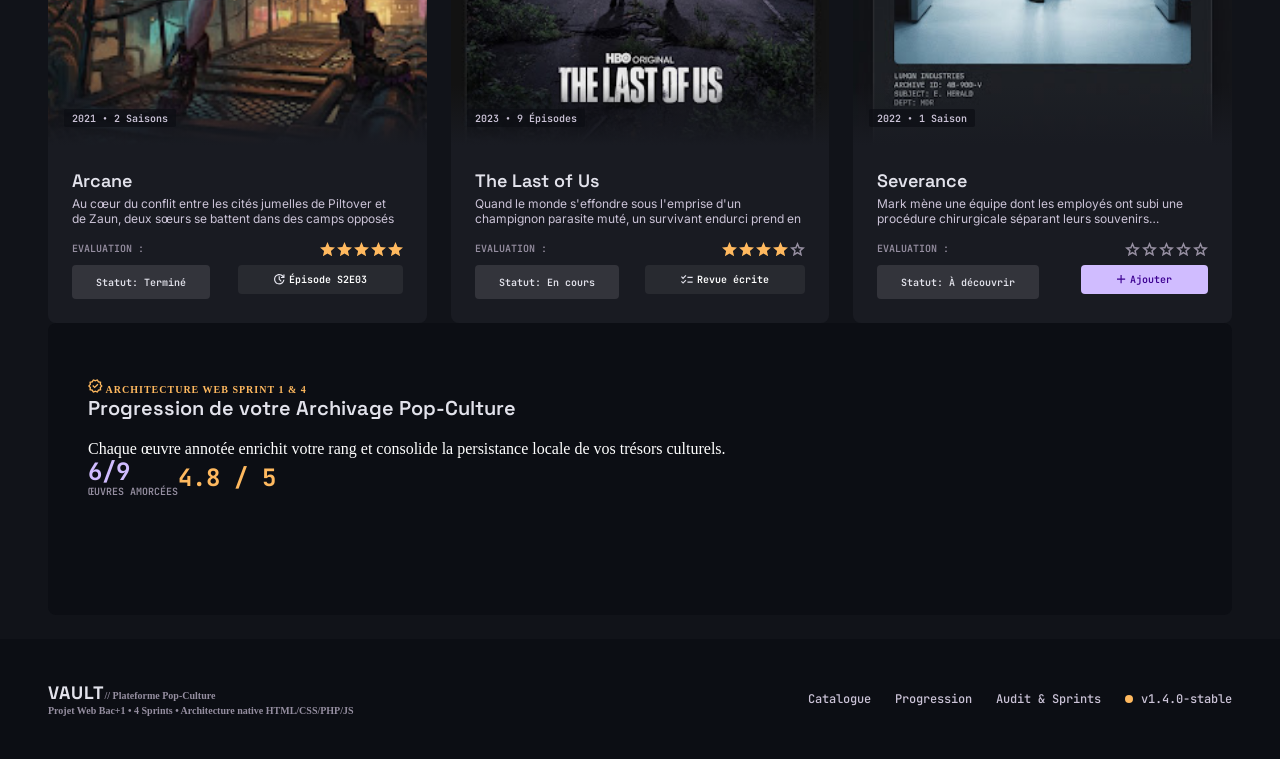
==== commit 0d613869: "Merge branch 'master' of https://github.com/maelbouchenoua-wq/vault" ====
--- a/index.html
+++ b/index.html
@@ -85,6 +85,50 @@
                 au sein d'un sanctuaire numérique haute fidélité.</p>
         </div>
 
+        <div class="div-filter">
+            <div class ="filter-bar">
+                <div class = "div-search-bar">
+                    <img class="icon-glass" src="./assets/images/icon_glass.svg" alt="icon de loupe">
+                    <input class="search-bar2" type="text" placeholder="Rechercher une oeuvre...">
+                </div>
+                <div class ="div-nav-button">
+
+                    <div class ="nav-button1">
+                        TOUS
+                    </div>
+                    <div class ="nav-button2">
+                        FILMS (3)
+                    </div>
+                    <div class ="nav-button2">
+                        SÉRIES (3)
+                    </div>
+                    <div class ="nav-button2">
+                        JEUX (3)
+                    </div>
+                </div>
+                <div class = "div-dynamic-filter">
+                    <div class="info-trie">
+                        TRIER PAR
+                    </div>
+                    <div class="dynamic-filter">
+                        <p class="type-trie"> Plus Récents </p>
+                        <img class="drop-down-arrow" src="./assets/images/drop_down_arrow_icon.svg" alt="icon">
+
+                    </div>
+                </div>
+            </div>
+            <div class="div-nb-media">
+                <div class="funnel-icon">
+                    <img class="drop-down-arrow" src="./assets/images/funnel_icon.svg" alt="icon">
+                </div>
+                <div class ="nb-media">
+                        9 oeuvres affichées sur 9
+                </div>
+            </div>
+
+
+        </div>
+
 
     </div>
     <section id="catalogue">
